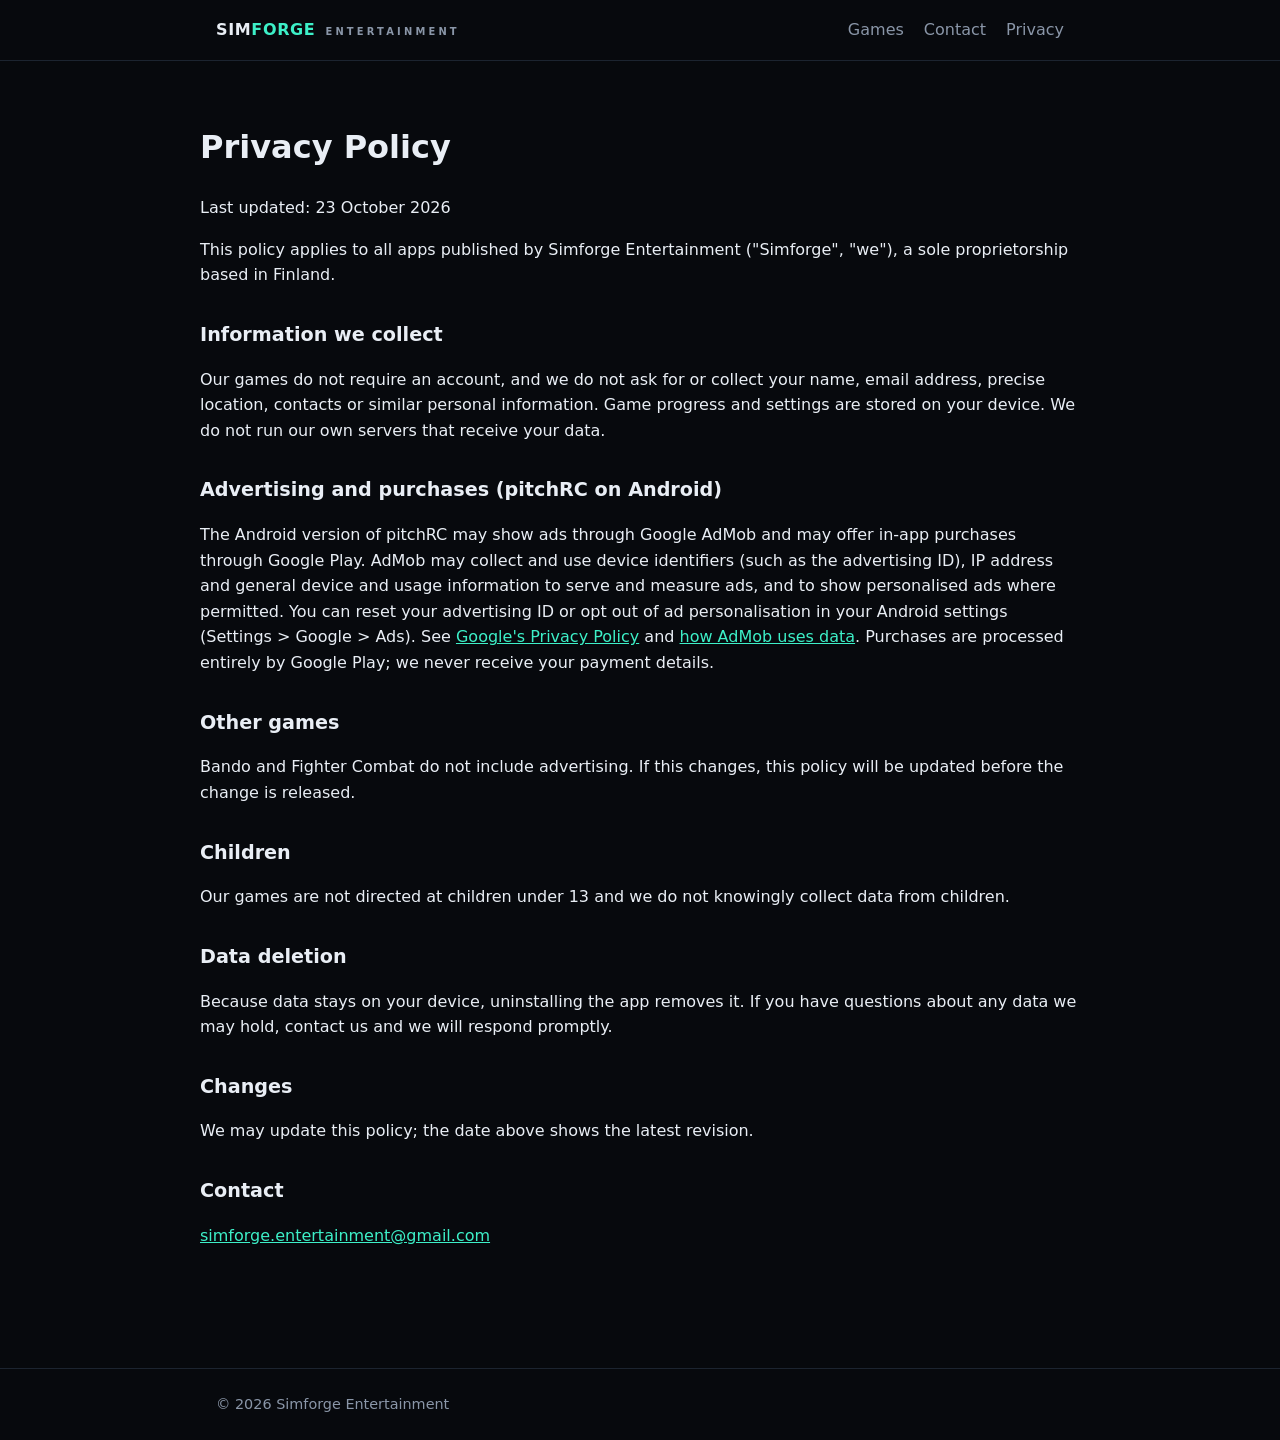
==== privacy.html @ b11dc2fb "Add files via upload" ====
<!doctype html>
<html lang="en">
<head>
<meta charset="utf-8">
<meta name="viewport" content="width=device-width,initial-scale=1">
<title>Privacy Policy – Simforge Entertainment</title>
<link rel="stylesheet" href="style.css">
</head>
<body>
<header><div class="wrap">
  <a class="logo" href="./">SIM<span>FORGE</span><small>ENTERTAINMENT</small></a>
  <nav><a href="./#games">Games</a><a href="./#contact">Contact</a><a href="privacy.html">Privacy</a></nav>
</div></header>

<main class="wrap prose">
  <h1>Privacy Policy</h1>
  <p>Last updated: 23 October 2026</p>
  <p>This policy applies to all apps published by Simforge Entertainment ("Simforge", "we"), a sole proprietorship based in Finland.</p>

  <h2>Information we collect</h2>
  <p>Our games do not require an account, and we do not ask for or collect your name, email address, precise location, contacts or similar personal information. Game progress and settings are stored on your device. We do not run our own servers that receive your data.</p>

  <h2>Advertising and purchases (pitchRC on Android)</h2>
  <p>The Android version of pitchRC may show ads through Google AdMob and may offer in-app purchases through Google Play. AdMob may collect and use device identifiers (such as the advertising ID), IP address and general device and usage information to serve and measure ads, and to show personalised ads where permitted. You can reset your advertising ID or opt out of ad personalisation in your Android settings (Settings &gt; Google &gt; Ads). See <a href="https://policies.google.com/privacy">Google's Privacy Policy</a> and <a href="https://support.google.com/admob/answer/6128543">how AdMob uses data</a>. Purchases are processed entirely by Google Play; we never receive your payment details.</p>

  <h2>Other games</h2>
  <p>Bando and Fighter Combat do not include advertising. If this changes, this policy will be updated before the change is released.</p>

  <h2>Children</h2>
  <p>Our games are not directed at children under 13 and we do not knowingly collect data from children.</p>

  <h2>Data deletion</h2>
  <p>Because data stays on your device, uninstalling the app removes it. If you have questions about any data we may hold, contact us and we will respond promptly.</p>

  <h2>Changes</h2>
  <p>We may update this policy; the date above shows the latest revision.</p>

  <h2>Contact</h2>
  <p><a href="mailto:simforge.entertainment@gmail.com">simforge.entertainment@gmail.com</a></p>
</main>

<footer><div class="wrap">© 2026 Simforge Entertainment</div></footer>
</body>
</html>
---- style.css ----
:root{color-scheme:dark;--bg:#07090d;--panel:#0f141b;--text:#e9eef5;--muted:#8a96a8;--accent:#3df0c8;--accent2:#6d7cff;--line:#1c2430}
*{box-sizing:border-box}
body{margin:0;background:var(--bg);color:var(--text);font:16px/1.6 system-ui,-apple-system,Segoe UI,Roboto,sans-serif}
a{color:var(--accent)}
.wrap{max-width:880px;margin:0 auto;padding:0 16px}
header{border-bottom:1px solid var(--line)}
header .wrap{display:flex;justify-content:space-between;align-items:center;height:60px}
.logo{font-weight:800;letter-spacing:.04em;text-decoration:none;color:var(--text)}
.logo span{color:var(--accent)}
.logo small{font-size:.62rem;font-weight:600;letter-spacing:.32em;color:var(--muted);margin-left:10px}
@media (max-width:560px){.logo small{display:block;margin:-4px 0 0}header .wrap{height:auto;min-height:60px;padding-top:8px;padding-bottom:8px}nav a{margin-left:12px}}
nav a{margin-left:20px;text-decoration:none;color:var(--muted)}
nav a:hover{color:var(--text)}
.hero{padding:72px 0 48px}
.hero h1{font-size:clamp(2rem,6vw,3.2rem);line-height:1.1;margin:0 0 16px;background:linear-gradient(90deg,var(--accent),var(--accent2));-webkit-background-clip:text;background-clip:text;color:transparent}
.hero p{color:var(--muted);max-width:560px;font-size:1.1rem}
h2{margin:48px 0 16px}
.grid{display:grid;grid-template-columns:repeat(auto-fill,minmax(240px,1fr));gap:16px}
.card{background:var(--panel);border:1px solid var(--line);border-radius:12px;padding:20px}
.card h3{margin:0 0 6px}
.card p{margin:0;color:var(--muted)}
.tag{display:inline-block;font-size:.75rem;color:var(--accent);border:1px solid var(--accent);border-radius:99px;padding:0 8px;margin-bottom:10px}
.prose{padding:40px 0}
.prose h2{font-size:1.2rem;margin:32px 0 8px}
.game{background:var(--panel);border:1px solid var(--line);border-radius:14px;overflow:hidden;margin-bottom:24px}
.game .cover{width:100%;display:block;aspect-ratio:16/7;object-fit:cover}
.game .body{padding:20px 20px 8px}
.game h3{font-size:1.5rem;margin:0 0 8px}
.game p{color:var(--muted);margin:0 0 12px}
.game ul{margin:0 0 16px;padding-left:20px;color:var(--text)}
.game li{margin:4px 0}
.btn{display:inline-block;background:var(--accent);color:#04100d;font-weight:700;text-decoration:none;padding:8px 18px;border-radius:8px}
.btn:hover{filter:brightness(1.1)}
.shots{display:grid;grid-template-columns:repeat(auto-fit,minmax(180px,1fr));gap:8px;padding:12px 20px 20px}
.shots img{width:100%;aspect-ratio:16/9;object-fit:cover;border-radius:8px;border:1px solid var(--line)}
footer{border-top:1px solid var(--line);margin-top:64px;padding:24px 0;color:var(--muted);font-size:.9rem}
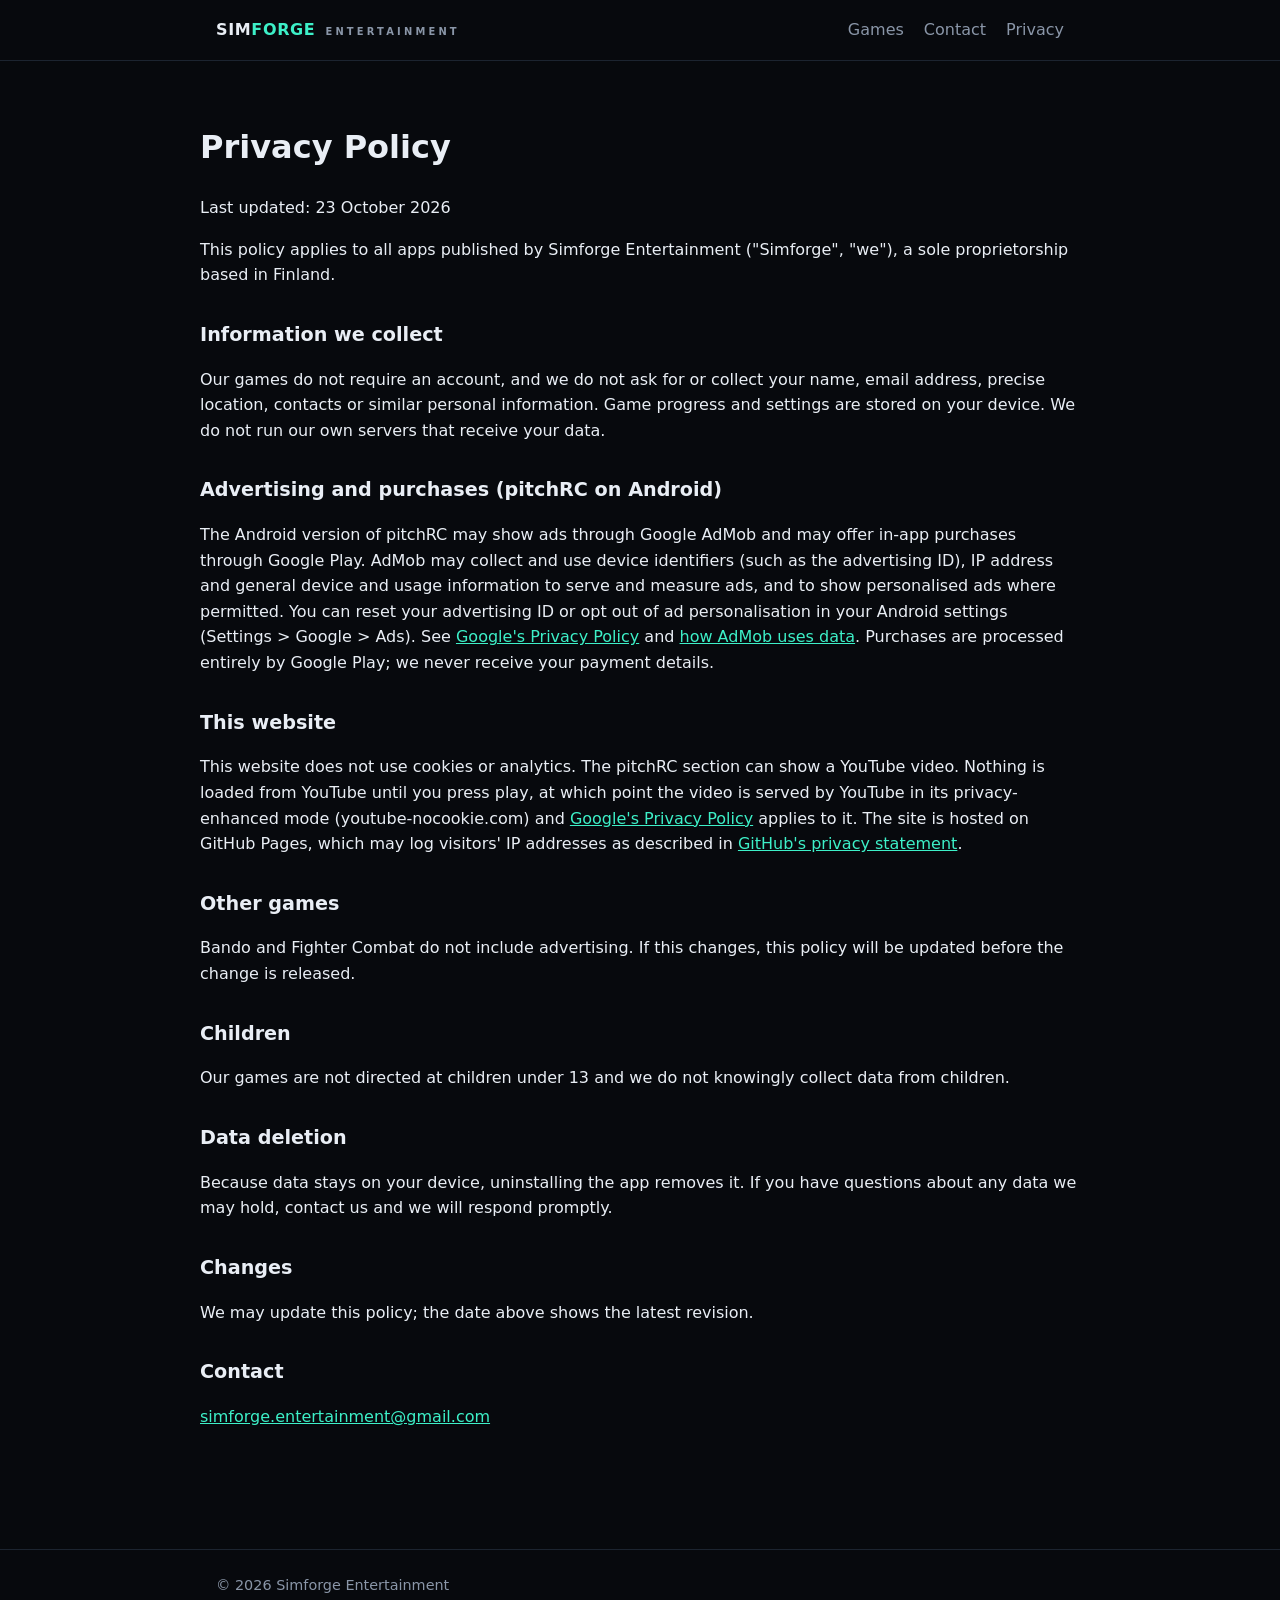
==== commit 01e80d42: "Add game sliders, pitchRC video and gameplay screenshots; update privacy policy Co-Authored-By: Clau" ====
--- a/privacy.html
+++ b/privacy.html
@@ -23,6 +23,9 @@
   <h2>Advertising and purchases (pitchRC on Android)</h2>
   <p>The Android version of pitchRC may show ads through Google AdMob and may offer in-app purchases through Google Play. AdMob may collect and use device identifiers (such as the advertising ID), IP address and general device and usage information to serve and measure ads, and to show personalised ads where permitted. You can reset your advertising ID or opt out of ad personalisation in your Android settings (Settings &gt; Google &gt; Ads). See <a href="https://policies.google.com/privacy">Google's Privacy Policy</a> and <a href="https://support.google.com/admob/answer/6128543">how AdMob uses data</a>. Purchases are processed entirely by Google Play; we never receive your payment details.</p>
 
+  <h2>This website</h2>
+  <p>This website does not use cookies or analytics. The pitchRC section can show a YouTube video. Nothing is loaded from YouTube until you press play, at which point the video is served by YouTube in its privacy-enhanced mode (youtube-nocookie.com) and <a href="https://policies.google.com/privacy">Google's Privacy Policy</a> applies to it. The site is hosted on GitHub Pages, which may log visitors' IP addresses as described in <a href="https://docs.github.com/en/site-policy/privacy-policies/github-general-privacy-statement">GitHub's privacy statement</a>.</p>
+
   <h2>Other games</h2>
   <p>Bando and Fighter Combat do not include advertising. If this changes, this policy will be updated before the change is released.</p>
 
--- a/style.css
+++ b/style.css
@@ -23,7 +23,23 @@
 .prose{padding:40px 0}
 .prose h2{font-size:1.2rem;margin:32px 0 8px}
 .game{background:var(--panel);border:1px solid var(--line);border-radius:14px;overflow:hidden;margin-bottom:24px}
-.game .cover{width:100%;display:block;aspect-ratio:16/7;object-fit:cover}
+.slider{position:relative;overflow:hidden;background:#000;touch-action:pan-y;outline-offset:-3px}
+.track{display:flex;transition:transform .35s ease}
+.slide{flex:0 0 100%;margin:0;position:relative;aspect-ratio:16/9;background:#000}
+.slide img{width:100%;height:100%;object-fit:cover;display:block;user-select:none;-webkit-user-drag:none}
+.slide iframe{position:absolute;inset:0;width:100%;height:100%;border:0}
+.slide.on img,.slide.on .play{visibility:hidden}
+.play{position:absolute;inset:0;width:100%;height:100%;border:0;background:rgba(0,0,0,.25);cursor:pointer;display:grid;place-items:center}
+.play span{width:76px;height:76px;border-radius:50%;background:var(--accent);position:relative}
+.play span::after{content:"";position:absolute;left:30px;top:22px;border-left:26px solid #04100d;border-top:16px solid transparent;border-bottom:16px solid transparent}
+.play:hover{background:rgba(0,0,0,.1)}
+.nav{position:absolute;top:50%;transform:translateY(-50%);width:44px;height:44px;border-radius:50%;border:1px solid rgba(255,255,255,.25);background:rgba(7,9,13,.6);color:#fff;font-size:28px;line-height:1;cursor:pointer;z-index:2;backdrop-filter:blur(4px)}
+.nav:hover{background:var(--accent);color:#04100d}
+.prev{left:12px}.next{right:12px}
+.dots{position:absolute;left:0;right:0;bottom:10px;display:flex;justify-content:center;gap:8px;z-index:2;pointer-events:none}
+.dot{pointer-events:auto;width:9px;height:9px;padding:0;border-radius:50%;border:0;background:rgba(255,255,255,.4);cursor:pointer}
+.dot.active{background:var(--accent)}
+@media (max-width:560px){.nav{width:38px;height:38px}}
 .game .body{padding:20px 20px 8px}
 .game h3{font-size:1.5rem;margin:0 0 8px}
 .game p{color:var(--muted);margin:0 0 12px}
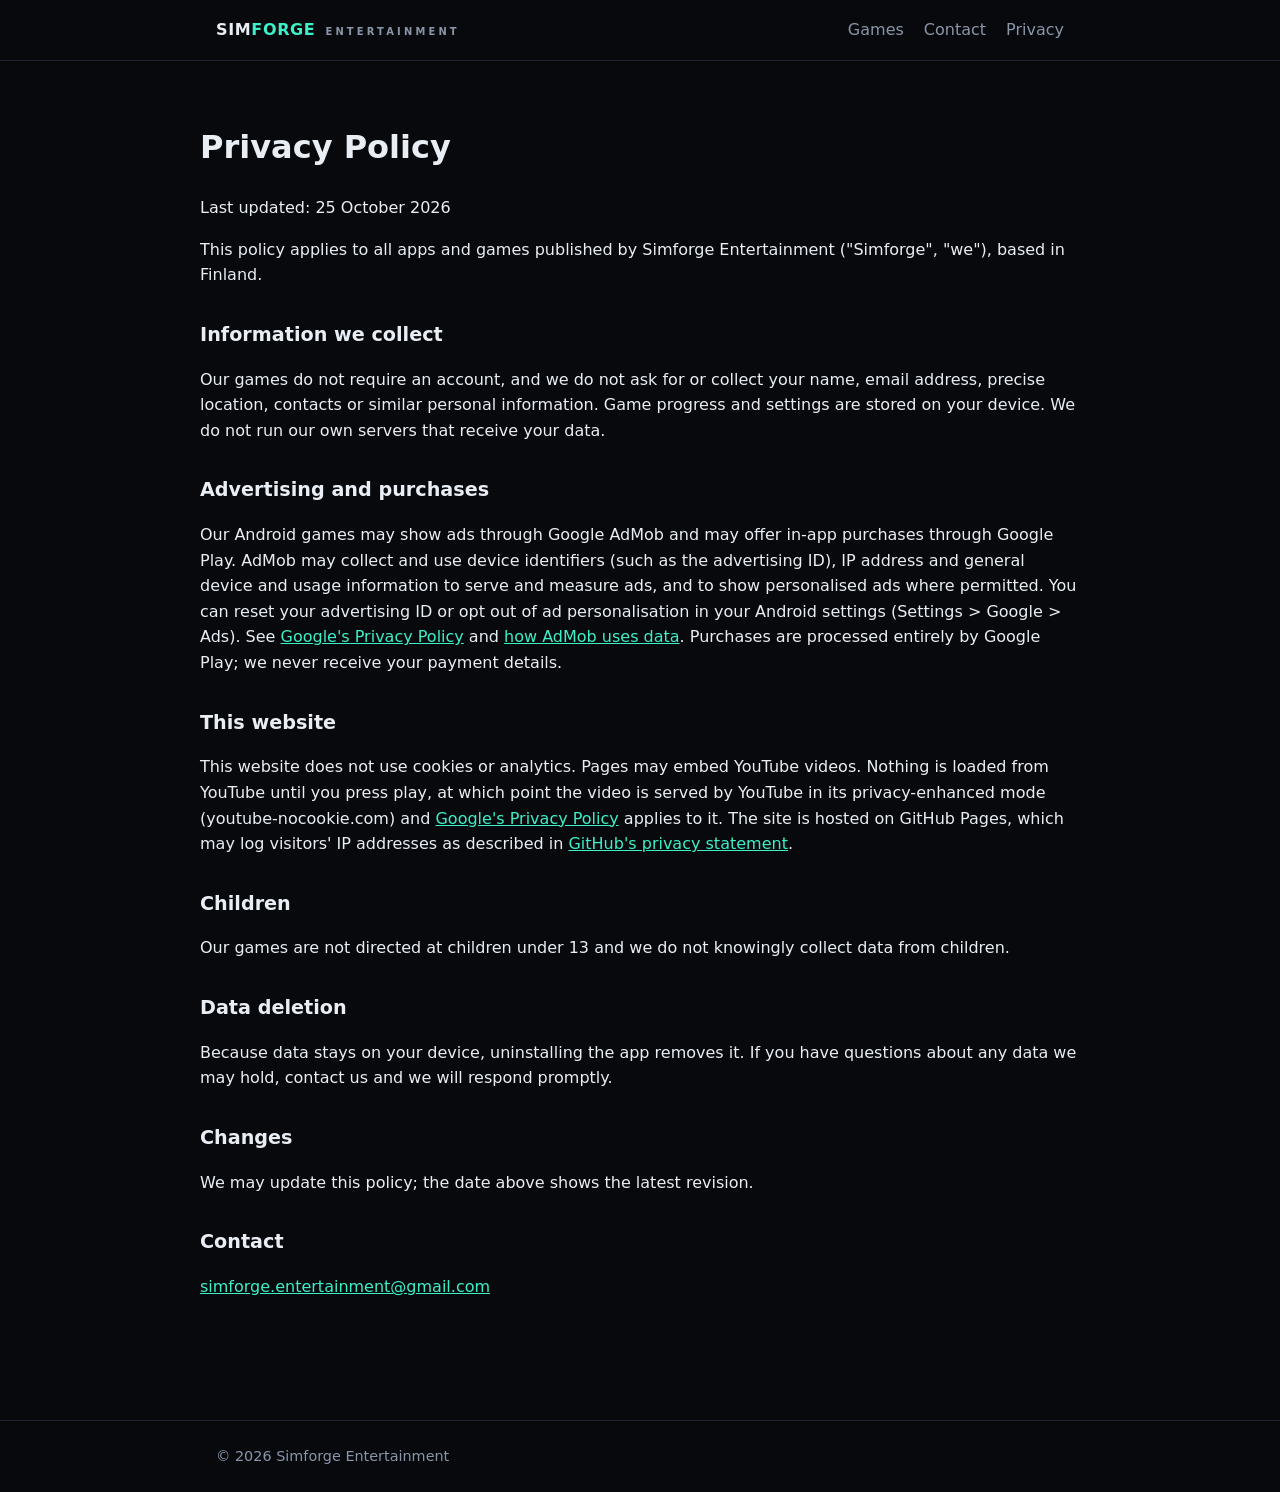
==== commit f8a1b303: "Generalise copy, remove unreleased games, update privacy policy Co-Authored-By: Claude Sonnet 5.5 <n" ====
--- a/privacy.html
+++ b/privacy.html
@@ -14,20 +14,17 @@
 
 <main class="wrap prose">
   <h1>Privacy Policy</h1>
-  <p>Last updated: 23 October 2026</p>
-  <p>This policy applies to all apps published by Simforge Entertainment ("Simforge", "we"), a sole proprietorship based in Finland.</p>
+  <p>Last updated: 25 October 2026</p>
+  <p>This policy applies to all apps and games published by Simforge Entertainment ("Simforge", "we"), based in Finland.</p>
 
   <h2>Information we collect</h2>
   <p>Our games do not require an account, and we do not ask for or collect your name, email address, precise location, contacts or similar personal information. Game progress and settings are stored on your device. We do not run our own servers that receive your data.</p>
 
-  <h2>Advertising and purchases (pitchRC on Android)</h2>
-  <p>The Android version of pitchRC may show ads through Google AdMob and may offer in-app purchases through Google Play. AdMob may collect and use device identifiers (such as the advertising ID), IP address and general device and usage information to serve and measure ads, and to show personalised ads where permitted. You can reset your advertising ID or opt out of ad personalisation in your Android settings (Settings &gt; Google &gt; Ads). See <a href="https://policies.google.com/privacy">Google's Privacy Policy</a> and <a href="https://support.google.com/admob/answer/6128543">how AdMob uses data</a>. Purchases are processed entirely by Google Play; we never receive your payment details.</p>
+  <h2>Advertising and purchases</h2>
+  <p>Our Android games may show ads through Google AdMob and may offer in-app purchases through Google Play. AdMob may collect and use device identifiers (such as the advertising ID), IP address and general device and usage information to serve and measure ads, and to show personalised ads where permitted. You can reset your advertising ID or opt out of ad personalisation in your Android settings (Settings &gt; Google &gt; Ads). See <a href="https://policies.google.com/privacy">Google's Privacy Policy</a> and <a href="https://support.google.com/admob/answer/6128543">how AdMob uses data</a>. Purchases are processed entirely by Google Play; we never receive your payment details.</p>
 
   <h2>This website</h2>
-  <p>This website does not use cookies or analytics. The pitchRC section can show a YouTube video. Nothing is loaded from YouTube until you press play, at which point the video is served by YouTube in its privacy-enhanced mode (youtube-nocookie.com) and <a href="https://policies.google.com/privacy">Google's Privacy Policy</a> applies to it. The site is hosted on GitHub Pages, which may log visitors' IP addresses as described in <a href="https://docs.github.com/en/site-policy/privacy-policies/github-general-privacy-statement">GitHub's privacy statement</a>.</p>
-
-  <h2>Other games</h2>
-  <p>Bando and Fighter Combat do not include advertising. If this changes, this policy will be updated before the change is released.</p>
+  <p>This website does not use cookies or analytics. Pages may embed YouTube videos. Nothing is loaded from YouTube until you press play, at which point the video is served by YouTube in its privacy-enhanced mode (youtube-nocookie.com) and <a href="https://policies.google.com/privacy">Google's Privacy Policy</a> applies to it. The site is hosted on GitHub Pages, which may log visitors' IP addresses as described in <a href="https://docs.github.com/en/site-policy/privacy-policies/github-general-privacy-statement">GitHub's privacy statement</a>.</p>
 
   <h2>Children</h2>
   <p>Our games are not directed at children under 13 and we do not knowingly collect data from children.</p>
